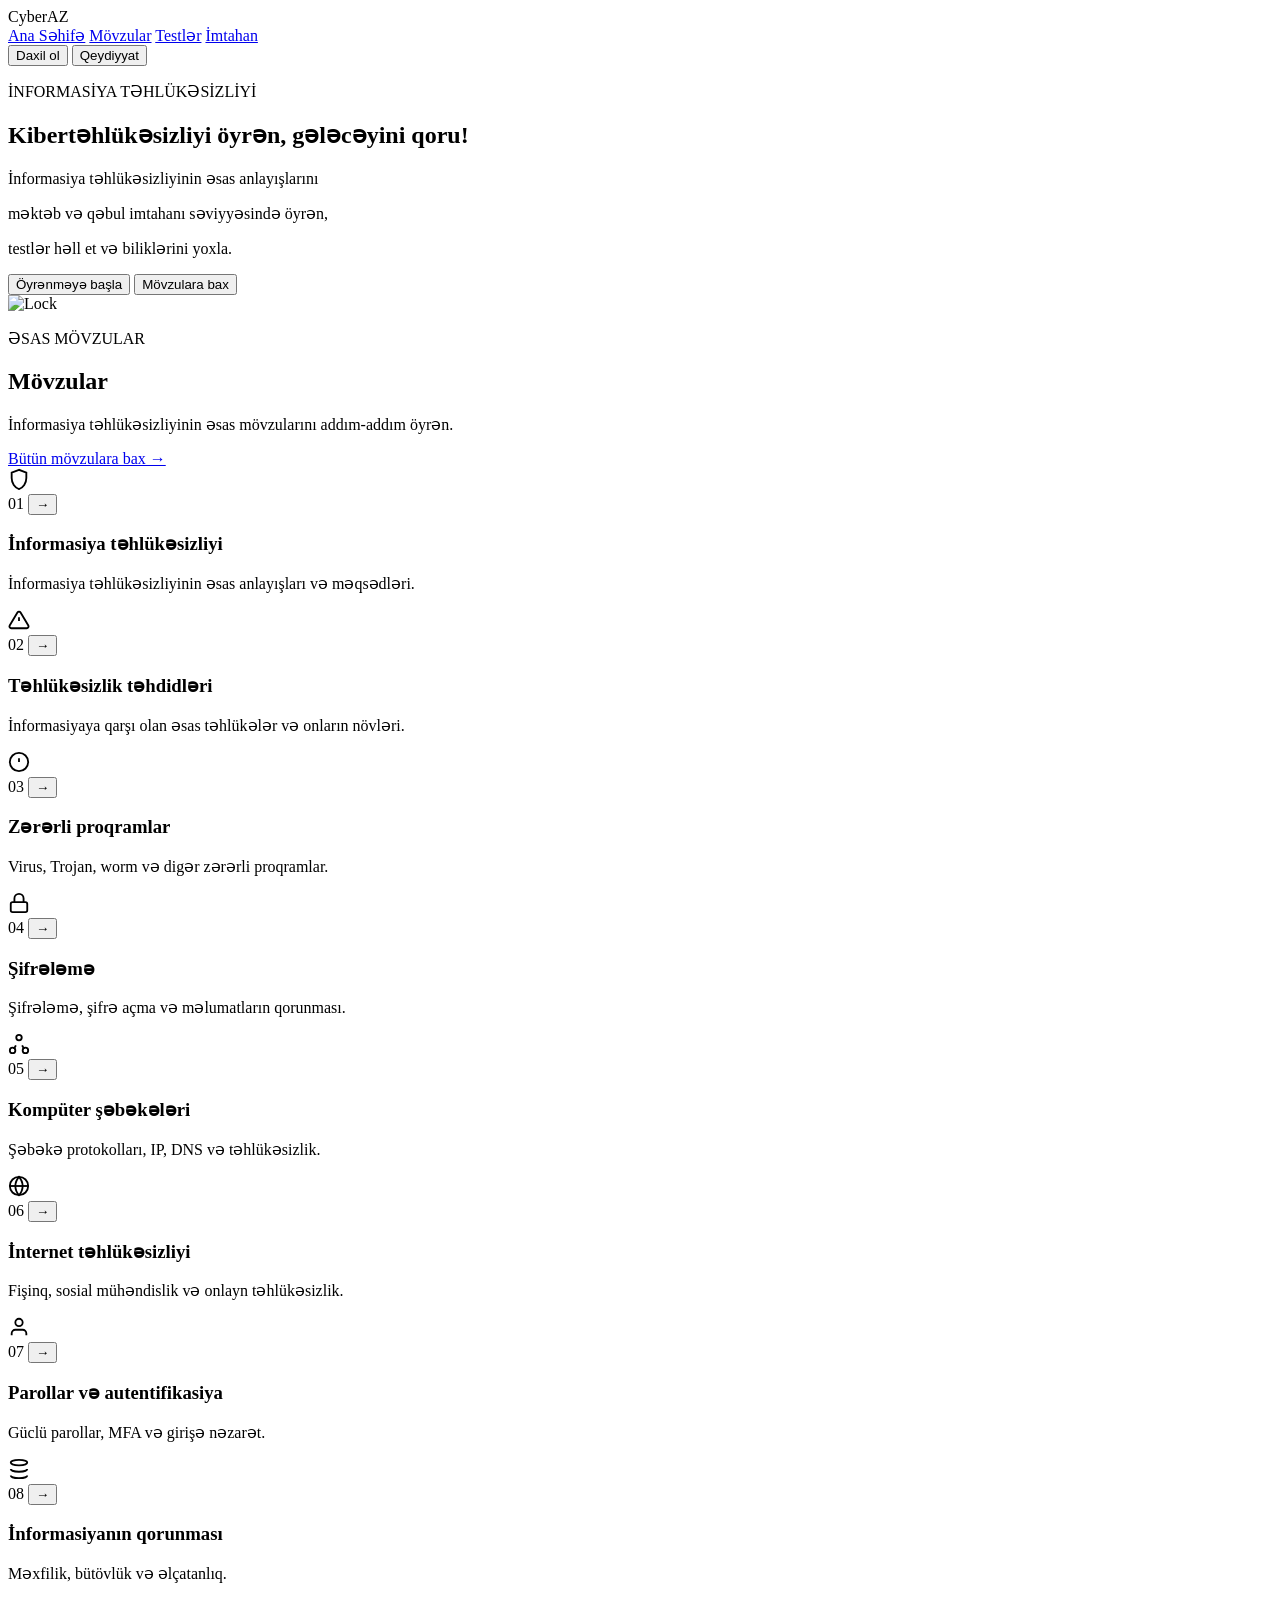
==== assets/index.html @ 3e410dbf "index.html" ====
<!DOCTYPE html>
<html lang="en">
<head>
    <meta charset="UTF-8">
    <meta name="viewport" content="width=device-width, initial-scale=1.0">
    <link rel="stylesheet" href="style.css">
    <title>CyberAZ - İnformasiya Təhlükəsizliyi</title>
</head>
<body>

    <header class="navbar">
        <div class="logo">Cyber<span>AZ</span></div>

        <nav>
            <a href="#ana-sehife">Ana Səhifə</a>
            <a href="#movzular">Mövzular</a>
            <a href="#testler">Testlər</a>
            <a href="#imtahan">İmtahan</a>
        </nav>

        <div class="buttons">
            <button class="login">Daxil ol</button>
            <button class="register">Qeydiyyat</button>
        </div>
    </header>

    <section class="main">
        <div class="main-content">
            <p class="main-tag">İNFORMASİYA TƏHLÜKƏSİZLİYİ</p>
            
            <h1>
                Kibertəhlükəsizliyi
                <span>öyrən, gələcəyini qoru!</span>
            </h1>

            <div class="main-description">
                <p>İnformasiya təhlükəsizliyinin əsas anlayışlarını</p>
                <p>məktəb və qəbul imtahanı səviyyəsində öyrən,</p>
                <p>testlər həll et və biliklərini yoxla.</p>
            </div>

            <div class="main-buttons">
                <button class="learn">Öyrənməyə başla</button>
                <button class="topics">Mövzulara bax</button>
            </div>

            <div class="main-image">
                <img src="/images/lock.png" alt="Lock">
            </div>
        </div>
    </section>

    <section class="topics-main">
        <div class="topics-content">
            <div class="topics-header">
                <div class="topics-title-area">
                    <p class="topics-tag">ƏSAS MÖVZULAR</p>
                    <h1>Mövzular</h1>
                    <p class="topics-description">
                        İnformasiya təhlükəsizliyinin əsas mövzularını addım-addım öyrən.
                    </p>
                </div>
                <a href="#" class="view-all">Bütün mövzulara bax &rarr;</a>
            </div>

            <div class="topics-lessons">
                <div class="topic-card">
                    <div class="card-top">
                        <div class="icon-box green">
                            <svg xmlns="http://www.w3.org/2000/svg" width="22" height="22" viewBox="0 0 24 24" fill="none" stroke="currentColor" stroke-width="2"><path d="M12 2L4 5V11C4 16.55 7.42 21.74 12 23C16.58 21.74 20 16.55 20 11V5L12 2Z"/></svg>
                        </div>
                        <span class="card-num green-txt">01</span>
                        <button class="arrow-btn">&rarr;</button>
                    </div>
                    <h3>İnformasiya təhlükəsizliyi</h3>
                    <p>İnformasiya təhlükəsizliyinin əsas anlayışları və məqsədləri.</p>
                </div>

                <div class="topic-card">
                    <div class="card-top">
                        <div class="icon-box purple">
                            <svg xmlns="http://www.w3.org/2000/svg" width="22" height="22" viewBox="0 0 24 24" fill="none" stroke="currentColor" stroke-width="2"><path d="M10.29 3.86L1.82 18a2 2 0 0 0 1.71 3h16.94a2 2 0 0 0 1.71-3L13.71 3.86a2 2 0 0 0-3.42 0z"/><line x1="12" y1="9" x2="12" y2="13"/><line x1="12" y1="17" x2="12.01" y2="17"/></svg>
                        </div>
                        <span class="card-num purple-txt">02</span>
                        <button class="arrow-btn">&rarr;</button>
                    </div>
                    <h3>Təhlükəsizlik təhdidləri</h3>
                    <p>İnformasiyaya qarşı olan əsas təhlükələr və onların növləri.</p>
                </div>

                <div class="topic-card">
                    <div class="card-top">
                        <div class="icon-box red">
                            <svg xmlns="http://www.w3.org/2000/svg" width="22" height="22" viewBox="0 0 24 24" fill="none" stroke="currentColor" stroke-width="2"><path d="M12 2a10 10 0 0 1 10 10c0 5.52-4.48 10-10 10S2 17.52 2 12A10 10 0 0 1 12 2z"/><path d="M12 8v4"/><path d="M12 16h.01"/></svg>
                        </div>
                        <span class="card-num red-txt">03</span>
                        <button class="arrow-btn">&rarr;</button>
                    </div>
                    <h3>Zərərli proqramlar</h3>
                    <p>Virus, Trojan, worm və digər zərərli proqramlar.</p>
                </div>

                <div class="topic-card">
                    <div class="card-top">
                        <div class="icon-box blue">
                            <svg xmlns="http://www.w3.org/2000/svg" width="22" height="22" viewBox="0 0 24 24" fill="none" stroke="currentColor" stroke-width="2"><rect x="3" y="11" width="18" height="11" rx="2" ry="2"/><path d="M7 11V7a5 5 0 0 1 10 0v4"/></svg>
                        </div>
                        <span class="card-num blue-txt">04</span>
                        <button class="arrow-btn">&rarr;</button>
                    </div>
                    <h3>Şifrələmə</h3>
                    <p>Şifrələmə, şifrə açma və məlumatların qorunması.</p>
                </div>

                <div class="topic-card">
                    <div class="card-top">
                        <div class="icon-box orange">
                            <svg xmlns="http://www.w3.org/2000/svg" width="22" height="22" viewBox="0 0 24 24" fill="none" stroke="currentColor" stroke-width="2"><circle cx="12" cy="5" r="3"/><circle cx="5" cy="19" r="3"/><circle cx="19" cy="19" r="3"/><line x1="8.59" y1="13.51" x2="6.42" y2="17.49"/><line x1="15.41" y1="13.51" x2="17.58" y2="17.49"/></svg>
                        </div>
                        <span class="card-num orange-txt">05</span>
                        <button class="arrow-btn">&rarr;</button>
                    </div>
                    <h3>Kompüter şəbəkələri</h3>
                    <p>Şəbəkə protokolları, IP, DNS və təhlükəsizlik.</p>
                </div>

                <div class="topic-card">
                    <div class="card-top">
                        <div class="icon-box cyan">
                            <svg xmlns="http://www.w3.org/2000/svg" width="22" height="22" viewBox="0 0 24 24" fill="none" stroke="currentColor" stroke-width="2"><circle cx="12" cy="12" r="10"/><line x1="2" y1="12" x2="22" y2="12"/><path d="M12 2a15.3 15.3 0 0 1 4 10 15.3 15.3 0 0 1-4 10 15.3 15.3 0 0 1-4-10 15.3 15.3 0 0 1 4-10z"/></svg>
                        </div>
                        <span class="card-num cyan-txt">06</span>
                        <button class="arrow-btn">&rarr;</button>
                    </div>
                    <h3>İnternet təhlükəsizliyi</h3>
                    <p>Fişinq, sosial mühəndislik və onlayn təhlükəsizlik.</p>
                </div>

                <div class="topic-card">
                    <div class="card-top">
                        <div class="icon-box indigo">
                            <svg xmlns="http://www.w3.org/2000/svg" width="22" height="22" viewBox="0 0 24 24" fill="none" stroke="currentColor" stroke-width="2"><path d="M20 21v-2a4 4 0 0 0-4-4H8a4 4 0 0 0-4 4v2"/><circle cx="12" cy="7" r="4"/></svg>
                        </div>
                        <span class="card-num indigo-txt">07</span>
                        <button class="arrow-btn">&rarr;</button>
                    </div>
                    <h3>Parollar və autentifikasiya</h3>
                    <p>Güclü parollar, MFA və girişə nəzarət.</p>
                </div>

                <div class="topic-card">
                    <div class="card-top">
                        <div class="icon-box emerald">
                            <svg xmlns="http://www.w3.org/2000/svg" width="22" height="22" viewBox="0 0 24 24" fill="none" stroke="currentColor" stroke-width="2"><ellipse cx="12" cy="5" rx="9" ry="3"/><path d="M21 12c0 1.66-4 3-9 3s-9-1.34-9-3"/><path d="M21 19c0 1.66-4 3-9 3s-9-1.34-9-3"/></svg>
                        </div>
                        <span class="card-num emerald-txt">08</span>
                        <button class="arrow-btn">&rarr;</button>
                    </div>
                    <h3>İnformasiyanın qorunması</h3>
                    <p>Məxfilik, bütövlük və əlçatanlıq.</p>
                </div>
            </div>
        </div>
    </section>

    <section class="footer">
        
    </section>

</body>
</html>
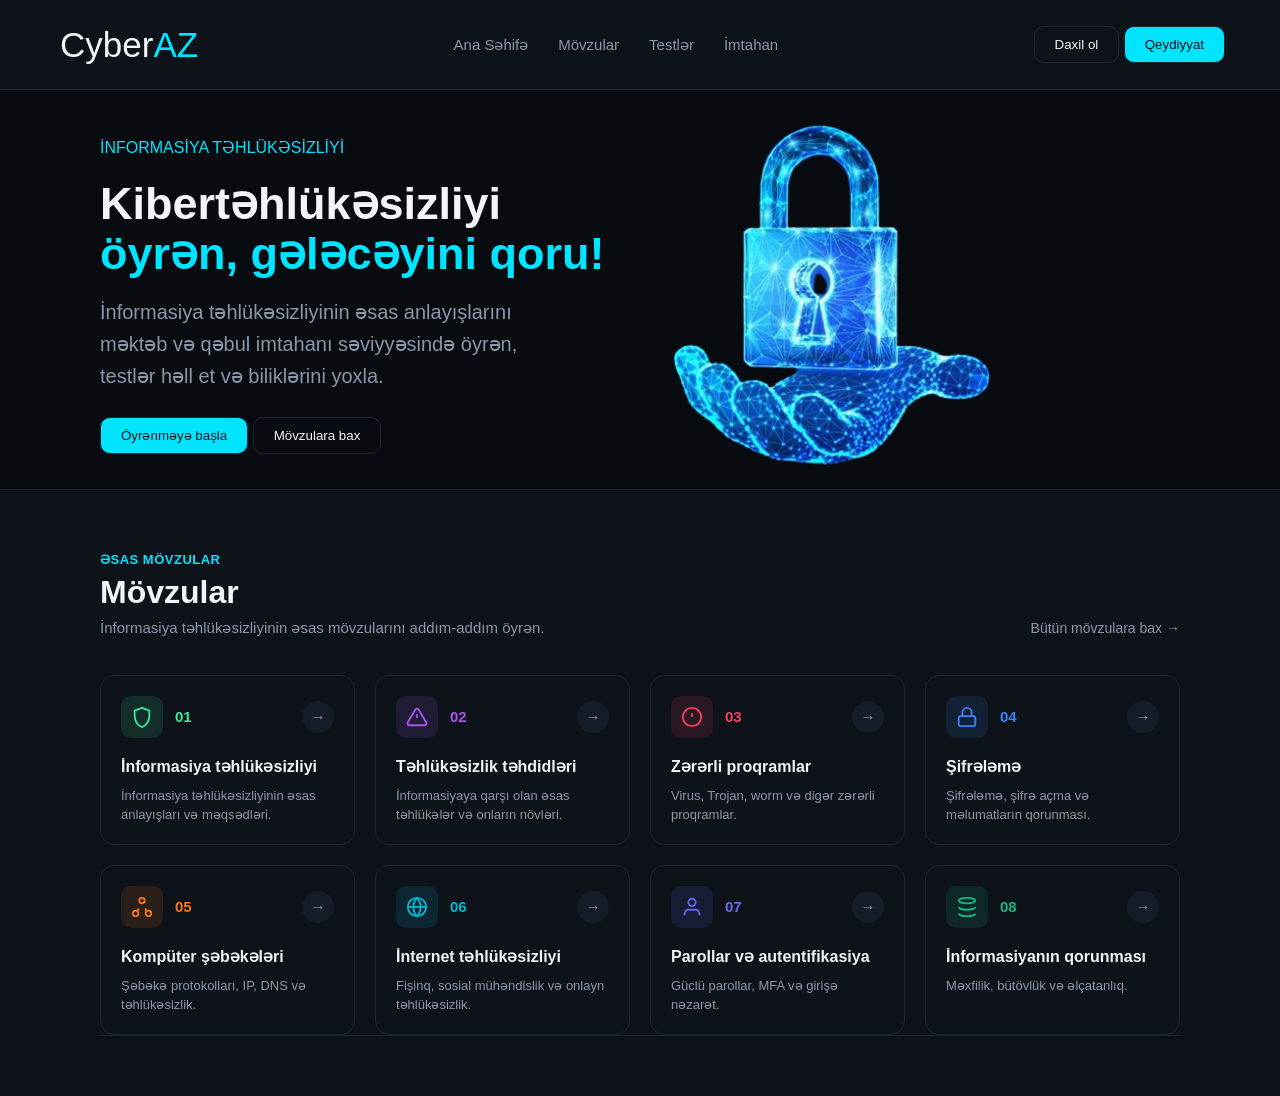
==== commit bdb786d2: "index.html" ====
--- a/assets/index.html
+++ b/assets/index.html
@@ -3,7 +3,7 @@
 <head>
     <meta charset="UTF-8">
     <meta name="viewport" content="width=device-width, initial-scale=1.0">
-    <link rel="stylesheet" href="style.css">
+    <link rel="stylesheet" href="/assets/style.css">
     <title>CyberAZ - İnformasiya Təhlükəsizliyi</title>
 </head>
 <body>
--- a/assets/style.css
+++ b/assets/style.css
@@ -0,0 +1,441 @@
+:root{
+    --bg: #080b10;
+    --card: #0e131a;
+    --border: #1d2630;
+    --text: #f1f5f9;
+    --muted: #8b98a8;
+    --accent: #00e5ff;
+}
+
+*{
+    box-sizing: border-box;
+    padding: 0;
+    margin: 0;
+    font-family: Arial, sans-serif;
+}
+
+body{
+    background-color: var(--bg);
+    color: var(--text);
+    line-height: 1.6;
+}
+
+.navbar{
+    position: sticky;
+    top: 0;
+    z-index: 1000;
+    background-color: var(--card);
+    height: 90px;
+    display: flex;
+    align-items: center;
+    justify-content: space-between;
+    margin: auto;
+    padding: 0 25px;
+    border-bottom: 1px solid var(--border);
+}
+
+.logo{
+    font-size: 35px;
+    margin-left: 35px;
+}
+
+.logo span{
+    color: var(--accent);
+}
+
+a{
+    text-decoration: none;
+    color: inherit;
+}
+
+nav{
+    display: flex;
+    gap: 30px;
+}
+
+nav a{
+    color: var(--muted);
+    font-size: 15px;
+    transition: 0.2s;
+}
+
+nav a:hover{
+    color: var(--accent);
+}
+
+.buttons{
+    margin-right: 30px;
+}
+
+.login{
+    background: transparent;
+    color: var(--text);
+    border: 1px solid var(--border);
+    border-radius: 10px;
+    padding: 10px 20px;
+    cursor: pointer;
+    transition: 0.5s;
+}
+
+.login:hover{
+    background-color: var(--accent);
+    color: var(--card);
+}
+
+.register{
+    background: var(--accent);
+    color: var(--card);
+    border: 1px solid var(--border);
+    border-radius: 10px;
+    padding: 10px 20px;
+    cursor: pointer;
+    transition: 0.5s;
+}
+
+.register:hover{
+    background-color: var(--card);
+    color: var(--text);
+}
+
+.main{
+    height: 400px;
+    border-bottom: 1px solid var(--border);
+    justify-content: space-between;
+}
+
+.main-content{
+    padding: 0 100px;
+    padding-top: 45px;
+    position: relative;
+}
+
+.main-tag{
+    color: var(--accent);
+    margin-bottom: 20px;
+}
+
+h1{
+    font-size: 45px;
+    line-height: 1;
+}
+
+h1 span{
+    display: block;
+    color: var(--accent);
+    margin-top: 5px;
+}
+
+.main-description{
+    font-size: 20px;
+    margin-top: 20px;
+    color: var(--muted);
+}
+
+.main-buttons{
+    margin-top: 25px;
+}
+
+.learn{
+    background: var(--accent);
+    color: var(--card);
+    border: 1px solid var(--border);
+    border-radius: 10px;
+    padding: 10px 20px;
+    cursor: pointer;
+    transition: 0.5s;
+}
+
+.learn:hover{
+    background-color: var(--card);
+    color: var(--text);
+}
+
+.topics{
+    background: transparent;
+    color: var(--text);
+    border: 1px solid var(--border);
+    border-radius: 10px;
+    padding: 10px 20px;
+    cursor: pointer;
+    transition: 0.5s;
+}
+
+.topics:hover{
+    background-color: var(--accent);
+    color: var(--card);
+}
+
+.main-image{
+    position: absolute;
+    right: 250px;
+    top: 200px;
+    transform: translateY(-50%);
+}
+
+.main-image img{
+    max-width: 800px;
+    height: 400px;
+    display: block;
+}
+
+.topics-main{
+    padding: 60px 100px;
+    background-color: var(--card);
+    color: var(--text);
+}
+
+.topics-header{
+    display: flex;
+    justify-content: space-between;
+    align-items: flex-end;
+    margin-bottom: 35px;
+}
+
+.topics-tag{
+    color: var(--accent);
+    font-size: 13px;
+    font-weight: 700;
+    letter-spacing: 0.5px;
+    margin-bottom: 5px;
+}
+
+.topics-title-area h1{
+    font-size: 32px;
+    font-weight: 700;
+    margin-bottom: 8px;
+}
+
+.topics-description{
+    color: var(--muted);
+    font-size: 15px;
+}
+
+.view-all{
+    color: var(--muted);
+    font-size: 14px;
+    transition: color 0.2s;
+}
+
+.view-all:hover{
+    color: var(--accent);
+}
+
+.topics-lessons{
+    display: grid;
+    grid-template-columns: repeat(4, 1fr);
+    gap: 20px;
+    border-bottom: 1px solid var(--border);
+}
+
+.topic-card{
+    background-color: var(--card);
+    border: 1px solid var(--border);
+    border-radius: 14px;
+    padding: 20px;
+    display: flex;
+    flex-direction: column;
+    transition: transform 0.2s, border-color 0.2s;
+}
+
+.topic-card:hover{
+    transform: translateY(-4px);
+    border-color: #2e3a48;
+}
+
+.card-top{
+    display: flex;
+    align-items: center;
+    margin-bottom: 16px;
+}
+
+.icon-box{
+    width: 42px;
+    height: 42px;
+    border-radius: 10px;
+    display: flex;
+    align-items: center;
+    justify-content: center;
+    margin-right: 12px;
+}
+
+.card-num{
+    font-size: 15px;
+    font-weight: 700;
+}
+
+.arrow-btn{
+    margin-left: auto;
+    width: 32px;
+    height: 32px;
+    border-radius: 50%;
+    border: none;
+    background-color: #151d28;
+    color: #8b98a8;
+    cursor: pointer;
+    display: flex;
+    align-items: center;
+    justify-content: center;
+    font-size: 15px;
+    transition: 0.2s;
+}
+
+.topic-card:hover .arrow-btn{
+    background-color: #202b3c;
+    color: #fff;
+}
+
+.topic-card h3{
+    font-size: 16px;
+    font-weight: 600;
+    margin-bottom: 8px;
+    color: #f1f5f9;
+}
+
+.topic-card p{
+    font-size: 13px;
+    color: var(--muted);
+    line-height: 1.4;
+}
+
+.green{ background: rgba(56, 232, 154, 0.12); color: #38e89a; }
+.green-txt{ color: #38e89a; }
+
+.purple{ background: rgba(168, 85, 247, 0.12); color: #a855f7; }
+.purple-txt{ color: #a855f7; }
+
+.red{ background: rgba(244, 63, 94, 0.12); color: #f43f5e; }
+.red-txt{ color: #f43f5e; }
+
+.blue{ background: rgba(59, 130, 246, 0.12); color: #3b82f6; }
+.blue-txt{ color: #3b82f6; }
+
+.orange{ background: rgba(249, 115, 22, 0.12); color: #f97316; }
+.orange-txt{ color: #f97316; }
+
+.cyan{ background: rgba(6, 182, 212, 0.12); color: #06b6d4; }
+.cyan-txt{ color: #06b6d4; }
+
+.indigo{ background: rgba(99, 102, 241, 0.12); color: #6366f1; }
+.indigo-txt{ color: #6366f1; }
+
+.emerald{ background: rgba(16, 185, 129, 0.12); color: #10b981; }
+.emerald-txt{ color: #10b981; }
+
+
+
+@media (max-width: 1024px) {
+    .navbar {
+        padding: 0 20px;
+    }
+
+    .logo {
+        margin-left: 0;
+    }
+
+    .buttons {
+        margin-right: 0;
+    }
+
+    .main {
+        height: auto;
+        padding-bottom: 50px;
+    }
+
+    .main-content {
+        padding: 40px 40px 0 40px;
+        display: flex;
+        flex-direction: column;
+        align-items: center;
+        text-align: center;
+    }
+
+    .main-image {
+        position: relative;
+        right: 70px;
+        top: auto;
+        transform: none;
+        margin-top: 40px;
+    }
+
+    .main-image img {
+        max-width: 100%;
+        height: auto;
+    }
+
+    .topics-main {
+        padding: 50px 40px;
+    }
+
+    .topics-lessons {
+        grid-template-columns: repeat(2, 1fr);
+        
+    }
+}
+
+
+@media (max-width: 768px) {
+    .navbar {
+        height: auto;
+        padding: 15px 20px;
+        flex-direction: column;
+        gap: 15px;
+    }
+
+    nav {
+        gap: 15px;
+        flex-wrap: wrap;
+        justify-content: center;
+    }
+
+    h1 {
+        font-size: 32px;
+    }
+
+    .main-description {
+        font-size: 16px;
+    }
+
+    .topics-header {
+        flex-direction: column;
+        align-items: flex-start;
+        gap: 15px;
+    }
+
+    .topics-lessons {
+        grid-template-columns: repeat(2, 1fr);
+    }
+}
+
+
+@media (max-width: 480px) {
+    .main-content {
+        padding: 30px 15px 0 15px;
+    }
+
+    h1 {
+        font-size: 26px;
+    }
+
+    .main-buttons {
+        display: flex;
+        flex-direction: column;
+        width: 100%;
+        gap: 10px;
+    }
+
+    .main-buttons button {
+        width: 100%;
+    }
+
+    .topics-main {
+        padding: 40px 15px;
+    }
+
+    .topics-lessons {
+        grid-template-columns: 1fr;
+    }
+
+    .topic-card {
+        padding: 16px;
+    }
+}
